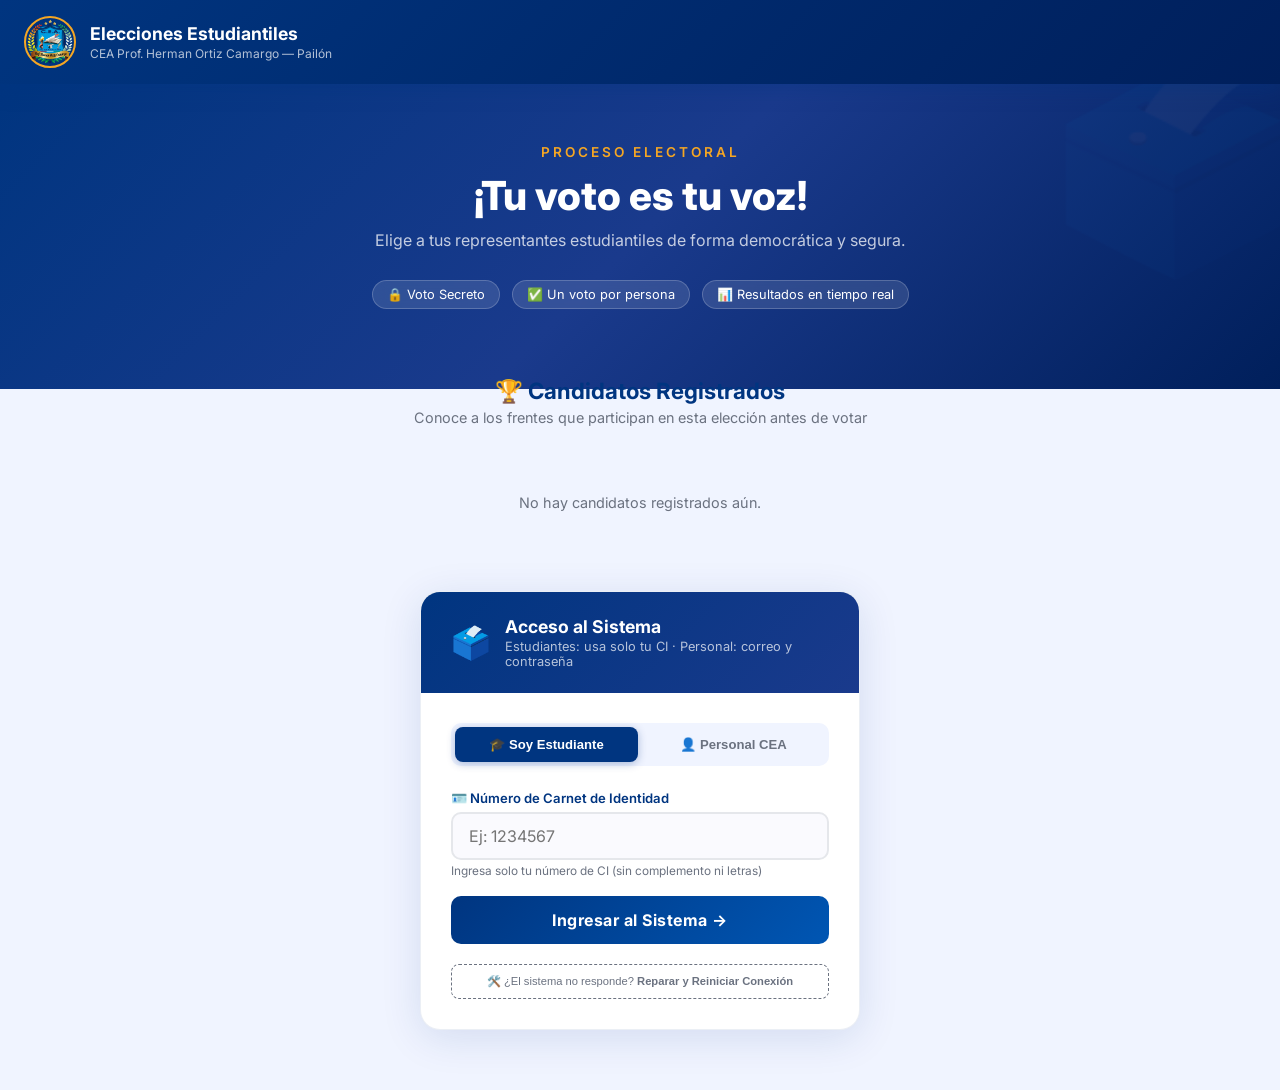
==== index.html @ 71a95452 "API Connectivity Patch v4.3.1: Support custom API URL and detailed fetch error transparency" ====
<!DOCTYPE html>
<html lang="es">
<head>
  <meta charset="UTF-8">
  <meta name="viewport" content="width=device-width, initial-scale=1.0">
  <title>Elecciones Estudiantiles CEA - Pailón</title>
  
  <!-- Open Graph Meta Tags -->
  <meta property="og:title" content="Elecciones Estudiantiles CEA">
  <meta property="og:description" content="Plataforma oficial de elecciones estudiantiles del CEA Prof. Herman Ortiz Camargo.">
  <meta property="og:image" content="https://eleccione-cea.onrender.com/imagenes/compartir.png">
  <meta property="og:image:width" content="1200">
  <meta property="og:image:height" content="630">
  <meta property="og:url" content="https://eleccione-cea.onrender.com/">
  <meta property="og:type" content="website">

  <link rel="manifest" href="/instalar/manifest.json">
  <link href="https://fonts.googleapis.com/css2?family=Inter:wght@300;400;500;600;700;800&display=swap" rel="stylesheet">

  <style>
    :root {
      --azul: #003580;
      --azul-claro: #0056b3;
      --dorado: #f5a623;
      --dorado-claro: #fbbf24;
      --bg: #f0f4ff;
      --card: #ffffff;
      --text: #1a1a2e;
      --muted: #6b7280;
    }

    * { margin: 0; padding: 0; box-sizing: border-box; }
    body { font-family: 'Inter', sans-serif; background: var(--bg); color: var(--text); min-height: 100vh; }

    /* HEADER */
    header {
      background: linear-gradient(135deg, var(--azul) 0%, #001f5b 100%);
      padding: 16px 24px;
      display: flex; align-items: center; justify-content: space-between;
      box-shadow: 0 4px 20px rgba(0,53,128,0.4);
      position: sticky; top:0; z-index: 100;
    }
    .header-left { display: flex; align-items: center; gap: 14px; }
    .header-logo { width: 52px; height: 52px; border-radius: 50%; border: 2px solid var(--dorado); object-fit: cover; }
    .header-title { color: white; }
    .header-title h1 { font-size: 1.1rem; font-weight: 700; line-height: 1.2; }
    .header-title p { font-size: 0.75rem; color: rgba(255,255,255,0.7); margin-top: 2px; }

    /* HERO */
    .hero {
      background: linear-gradient(135deg, var(--azul) 0%, #1a3a8c 50%, #001f5b 100%);
      padding: 60px 20px 80px;
      text-align: center;
      position: relative; overflow: hidden;
    }
    .hero::before {
      content: '🗳️'; font-size: 200px; position: absolute;
      opacity: 0.04; right: -20px; top: -20px; line-height: 1;
    }
    .hero h2 { color: var(--dorado); font-size: 0.85rem; font-weight: 600; letter-spacing: 3px; text-transform: uppercase; margin-bottom: 12px; }
    .hero h1 { color: white; font-size: clamp(1.6rem, 4vw, 2.5rem); font-weight: 800; line-height: 1.2; margin-bottom: 10px; }
    .hero p { color: rgba(255,255,255,0.75); font-size: 1rem; margin-bottom: 30px; }
    .hero-badges { display: flex; gap: 12px; justify-content: center; flex-wrap: wrap; }
    .badge { background: rgba(255,255,255,0.12); border: 1px solid rgba(255,255,255,0.2); color: white; padding: 6px 14px; border-radius: 20px; font-size: 0.8rem; backdrop-filter: blur(8px); }

    /* SECCIÓN CANDIDATOS PÚBLICOS */
    .seccion-candidatos {
      max-width: 1100px; margin: -32px auto 0; padding: 0 20px 40px;
      position: relative; z-index: 10;
    }
    .seccion-titulo {
      text-align: center; margin-bottom: 28px; margin-top: 20px;
    }
    .seccion-titulo h2 { font-size: 1.4rem; font-weight: 700; color: var(--azul); }
    .seccion-titulo p { color: var(--muted); font-size: 0.9rem; margin-top: 4px; }

    .candidatos-publicos-grid {
      display: grid; grid-template-columns: repeat(auto-fit, minmax(240px, 1fr)); gap: 20px;
    }
    .candidato-publico-card {
      background: var(--card); border-radius: 16px;
      box-shadow: 0 4px 24px rgba(0,53,128,0.1);
      overflow: hidden; transition: transform 0.3s, box-shadow 0.3s;
      border: 1px solid rgba(0,53,128,0.08);
    }
    .candidato-publico-card:hover { transform: translateY(-4px); box-shadow: 0 12px 32px rgba(0,53,128,0.2); }
    .candidato-card-banner {
      height: 8px;
      background: linear-gradient(90deg, var(--azul), var(--dorado));
    }
    .candidato-card-body { padding: 24px; text-align: center; }
    .candidato-foto-pub {
      width: 100px; height: 100px; border-radius: 50%;
      border: 3px solid var(--dorado); object-fit: cover; margin-bottom: 14px;
      background: linear-gradient(135deg, #e2e8ff, #c7d2fe);
    }
    .candidato-sigla {
      display: inline-block;
      background: linear-gradient(135deg, var(--azul), var(--azul-claro));
      color: white; font-weight: 700; font-size: 0.75rem;
      padding: 4px 12px; border-radius: 20px; letter-spacing: 1px;
      margin-bottom: 10px; text-transform: uppercase;
    }
    .candidato-nombre-pub { font-size: 1.05rem; font-weight: 700; color: var(--text); margin-bottom: 4px; }
    .candidato-frente-pub { font-size: 0.82rem; color: var(--muted); font-style: italic; margin-bottom: 8px; }
    .candidato-cargo-pub {
      display: inline-block; background: #f0f4ff; color: var(--azul);
      font-size: 0.75rem; font-weight: 600; padding: 3px 10px; border-radius: 12px;
    }
    .cargando-candidatos { text-align: center; color: var(--muted); padding: 40px; font-size: 0.9rem; }

    /* SECCIÓN LOGIN */
    .seccion-login {
      max-width: 480px; margin: 0 auto 60px; padding: 0 20px;
    }
    .login-card {
      background: var(--card); border-radius: 20px;
      box-shadow: 0 8px 40px rgba(0,53,128,0.12);
      overflow: hidden; border: 1px solid rgba(0,53,128,0.08);
    }
    .login-card-header {
      background: linear-gradient(135deg, var(--azul), #1a3a8c);
      padding: 24px 30px;
      display: flex; align-items: center; gap: 14px;
    }
    .login-card-header .icono { font-size: 2rem; }
    .login-card-header h2 { color: white; font-size: 1.1rem; font-weight: 700; }
    .login-card-header p { color: rgba(255,255,255,0.7); font-size: 0.8rem; margin-top: 2px; }
    .login-card-body { padding: 30px; }

    /* TABS */
    .tabs { display: flex; background: #f0f4ff; border-radius: 10px; margin-bottom: 24px; padding: 4px; gap: 4px; }
    .tab-btn {
      flex: 1; padding: 10px; border: none; border-radius: 8px; cursor: pointer;
      font-size: 0.82rem; font-weight: 600; transition: all 0.2s;
      background: transparent; color: var(--muted);
    }
    .tab-btn.active {
      background: var(--azul); color: white;
      box-shadow: 0 2px 8px rgba(0,53,128,0.3);
    }
    .tab-content { display: none; }
    .tab-content.activo { display: block; animation: fadeInUp 0.3s ease; }
    @keyframes fadeInUp { from { opacity:0; transform:translateY(8px); } to { opacity:1; transform:translateY(0); } }

    .form-group { margin-bottom: 18px; }
    .form-group label { display: block; font-size: 0.82rem; font-weight: 600; color: var(--azul); margin-bottom: 6px; }
    .form-group input {
      width: 100%; padding: 12px 16px; border: 2px solid #e5e7eb; border-radius: 10px;
      font-size: 1rem; transition: border-color 0.2s; font-family: 'Inter', sans-serif;
      background: #fafafe;
    }
    .form-group input:focus { outline: none; border-color: var(--azul); background: white; }
    .form-group .hint { font-size: 0.74rem; color: var(--muted); margin-top: 4px; }

    .btn-login {
      width: 100%; padding: 14px; background: linear-gradient(135deg, var(--azul), var(--azul-claro));
      color: white; border: none; border-radius: 10px; font-size: 1rem;
      font-weight: 700; cursor: pointer; transition: all 0.3s; font-family: 'Inter', sans-serif;
      letter-spacing: 0.5px;
    }
    .btn-login:hover { transform: translateY(-1px); box-shadow: 0 6px 20px rgba(0,53,128,0.35); }
    .btn-login:active { transform: translateY(0); }

    #mensaje-login {
      margin-top: 14px; padding: 10px 14px; border-radius: 8px;
      font-size: 0.85rem; font-weight: 500; text-align: center; display: none;
    }
    #mensaje-login.error { background: #fef2f2; color: #dc2626; border: 1px solid #fecaca; display: block; }
    #mensaje-login.loading { background: #eff6ff; color: var(--azul); border: 1px solid #bfdbfe; display: block; }

    .magic-fix-btn {
      display: block; width: 100%; margin-top: 20px; background: none; border: 1px dashed var(--muted);
      color: var(--muted); font-size: 0.7rem; padding: 10px; border-radius: 8px; cursor: pointer;
      transition: all 0.2s;
    }
    .magic-fix-btn:hover { background: #fff; color: var(--azul); border-style: solid; border-color: var(--azul); }
  </style>
</head>
<body>

<header>
  <div class="header-left">
    <img src="imagenes/logo.jpg" alt="Logo CEA" class="header-logo" onerror="this.src='https://placehold.co/52x52/003580/f5a623?text=CEA'">
    <div class="header-title">
      <h1>Elecciones Estudiantiles</h1>
      <p>CEA Prof. Herman Ortiz Camargo — Pailón</p>
    </div>
  </div>
</header>

<!-- HERO -->
<section class="hero">
  <h2>Proceso Electoral</h2>
  <h1>¡Tu voto es tu voz!</h1>
  <p>Elige a tus representantes estudiantiles de forma democrática y segura.</p>
  <div class="hero-badges">
    <span class="badge">🔒 Voto Secreto</span>
    <span class="badge">✅ Un voto por persona</span>
    <span class="badge">📊 Resultados en tiempo real</span>
  </div>
</section>

<!-- CANDIDATOS PÚBLICOS -->
<section class="seccion-candidatos">
  <div class="seccion-titulo">
    <h2>🏆 Candidatos Registrados</h2>
    <p>Conoce a los frentes que participan en esta elección antes de votar</p>
  </div>
  <div class="candidatos-publicos-grid" id="grid-candidatos-publicos">
    <div class="cargando-candidatos">⏳ Cargando candidatos...</div>
  </div>
</section>

<!-- LOGIN -->
<section class="seccion-login">
  <div class="login-card">
    <div class="login-card-header">
      <span class="icono">🗳️</span>
      <div>
        <h2>Acceso al Sistema</h2>
        <p>Estudiantes: usa solo tu CI · Personal: correo y contraseña</p>
      </div>
    </div>
    <div class="login-card-body">
      <div class="tabs">
        <button class="tab-btn active" onclick="cambiarTab('votante')">🎓 Soy Estudiante</button>
        <button class="tab-btn" onclick="cambiarTab('admin')">👤 Personal CEA</button>
      </div>

      <!-- TAB VOTANTE (solo CI) -->
      <div class="tab-content activo" id="tab-votante">
        <div class="form-group">
          <label>🪪 Número de Carnet de Identidad</label>
          <input type="text" id="ci-input" placeholder="Ej: 1234567" autocomplete="off">
          <div class="hint">Ingresa solo tu número de CI (sin complemento ni letras)</div>
        </div>
        <button class="btn-login" id="btn-ci" onclick="loginConCI()">Ingresar al Sistema →</button>
      </div>

      <!-- TAB ADMIN/STAFF -->
      <div class="tab-content" id="tab-admin">
        <form id="form-login" onsubmit="loginStaff(event)">
          <div class="form-group">
            <label>📧 Correo Electrónico</label>
            <input type="email" id="usuario" placeholder="admin@cea.com" autocomplete="email">
          </div>
          <div class="form-group">
            <label>🔑 Contraseña</label>
            <input type="password" id="contrasena" placeholder="••••••••" autocomplete="current-password">
          </div>
          <button type="submit" class="btn-login">Ingresar →</button>
        </form>
      </div>

      <div id="mensaje-login"></div>
      
      <button class="magic-fix-btn" onclick="limpiarYReparar()">
        🛠️ ¿El sistema no responde? <b>Reparar y Reiniciar Conexión</b>
      </button>
    </div>
  </div>
</section>

<script src="js/api.js"></script>
<script>
  // El motor de descubrimiento ahora está en api.js
  // Eliminamos la variable local API para usar el descubrimiento automático

  // ─── TABS ───
  function cambiarTab(tab) {
    document.querySelectorAll('.tab-btn').forEach(b => b.classList.remove('active'));
    document.querySelectorAll('.tab-content').forEach(c => c.classList.remove('activo'));
    event.target.classList.add('active');
    document.getElementById('tab-' + tab).classList.add('activo');
    document.getElementById('mensaje-login').className = '';
    document.getElementById('mensaje-login').textContent = '';
  }

  function mostrarMensaje(texto, tipo) {
    const el = document.getElementById('mensaje-login');
    el.textContent = texto;
    el.className = tipo;
  }

  // ─── LOGIN CON CI (votantes) ───
  async function loginConCI() {
    const ci = document.getElementById('ci-input').value.trim();
    if (!ci) { mostrarMensaje('Por favor ingresa tu número de CI.', 'error'); return; }

    const btn = document.getElementById('btn-ci');
    btn.disabled = true; btn.textContent = 'Verificando...';
    mostrarMensaje('Buscando en el padrón...', 'loading');

    try {
      const res = await apiFetch('/login-ci', {
        method: 'POST',
        headers: { 'Content-Type': 'application/json' },
        body: JSON.stringify({ ci })
      });
      const data = await res.json();
      if (res.ok) {
        localStorage.setItem('jwt_token', data.access_token);
        // Decodificar el JWT para obtener el rol real (puede ser 'jefe' o 'admin' también)
        const payload = JSON.parse(atob(data.access_token.split('.')[1]));
        const rol = payload.rol;
        localStorage.setItem('user_rol', rol);
        redirigirPorRol(rol);
      } else {
        mostrarMensaje('❌ ' + (data.detail || 'CI no encontrado en el padrón.'), 'error');
      }
    } catch(e) {
      mostrarMensaje('❌ Error de conexión. Intenta nuevamente.', 'error');
    }
    btn.disabled = false; btn.textContent = 'Ingresar al Sistema →';
  }

  // ─── LOGIN STAFF (admin/secretaria/jefe) ───
  async function loginStaff(e) {
    e.preventDefault();
    const correo = document.getElementById('usuario').value.trim();
    const clave = document.getElementById('contrasena').value;
    if (!correo || !clave) { mostrarMensaje('Completa todos los campos.', 'error'); return; }

    mostrarMensaje('Verificando credenciales...', 'loading');

    // CRÍTICO: El endpoint /login de OAuth2 necesita form-urlencoded, NO json.
    // Usamos fetch directo para controlar la cabecera Content-Type.
    const body = new URLSearchParams();
    body.append('username', correo);
    body.append('password', clave);

    try {
      const apiUrl = getConnectedUrl();
      
      const controller = new AbortController();
      const timeoutId = setTimeout(() => controller.abort(), 60000);

      const res = await fetch(`${apiUrl}/login`, {
        method: 'POST',
        headers: { 'Content-Type': 'application/x-www-form-urlencoded' },
        body: body.toString(),
        signal: controller.signal
      });
      clearTimeout(timeoutId);

      const data = await res.json();
      if (res.ok) {
        localStorage.setItem('jwt_token', data.access_token);
        const payload = JSON.parse(atob(data.access_token.split('.')[1]));
        const rol = payload.rol;
        localStorage.setItem('user_rol', rol);
        redirigirPorRol(rol);
      } else {
        // Manejar tanto string como array de errores (FastAPI 422)
        let msg = 'Credenciales incorrectas.';
        if (typeof data.detail === 'string') msg = data.detail;
        else if (Array.isArray(data.detail)) msg = data.detail.map(e => e.msg || e).join(', ');
        mostrarMensaje('❌ ' + msg, 'error');
      }
    } catch(e) {
      mostrarMensaje('❌ Error de conexión. El servidor puede estar despertando. Espera 30s e intenta de nuevo.', 'error');
    }
  }

  // ─── CANDIDATOS PÚBLICOS ───
  async function cargarCandidatosPublicos() {
    try {
      const res = await apiFetch('/candidatos/publicos', { method: 'GET' });
      const grid = document.getElementById('grid-candidatos-publicos');
      if (!res || !res.ok) { grid.innerHTML = '<div class="cargando-candidatos">No hay candidatos registrados aún.</div>'; return; }
      const data = await res.json();
      if (!data.length) { grid.innerHTML = '<div class="cargando-candidatos">📋 Aún no se han registrado candidatos para esta elección.</div>'; return; }

      grid.innerHTML = '';
      data.forEach(c => {
        const foto = c.imagen_base64
          ? `<img src="${c.imagen_base64}" alt="${c.nombre}" class="candidato-foto-pub">`
          : `<div class="candidato-foto-pub" style="display:flex;align-items:center;justify-content:center;font-size:2.5rem;">🎓</div>`;
        grid.innerHTML += `
          <div class="candidato-publico-card">
            <div class="candidato-card-banner"></div>
            <div class="candidato-card-body">
              ${foto}
              ${c.sigla ? `<div class="candidato-sigla">${c.sigla}</div>` : ''}
              <div class="candidato-nombre-pub">${c.nombre}</div>
              ${c.frente ? `<div class="candidato-frente-pub">${c.frente}</div>` : ''}
              <div class="candidato-cargo-pub">${c.cargo}</div>
            </div>
          </div>`;
      });
    } catch(e) {
      document.getElementById('grid-candidatos-publicos').innerHTML = '<div class="cargando-candidatos">No se pudo conectar al servidor.</div>';
    }
  }

  function redirigirPorRol(rol) {
    console.log("Iniciando redirección para rol:", rol);
    const base = window.location.origin;
    const v = "?v=4.3.1"; // Bypass PWA cache
    if (rol === 'admin') window.location.href = base + '/pages/dashboard-admin.html' + v;
    else if (rol === 'secretaria') window.location.href = base + '/pages/dashboard-secretaria.html' + v;
    else if (rol === 'jefe') window.location.href = base + '/pages/dashboard-jefe.html' + v;
    else if (rol === 'votante') window.location.href = base + '/pages/dashboard-votante.html' + v;
    else {
        alert("Rol desconocido: " + rol);
        window.location.href = base + '/index.html';
    }
  }

  function limpiarYReparar() {
    localStorage.clear();
    alert("🚀 Sistema limpiado. Reiniciando descubrimiento de servidor...");
    location.reload(true);
  }

  // INIT
  cargarCandidatosPublicos();
</script>
<script src="/instalar/pwa.js"></script>
</body>
</html>
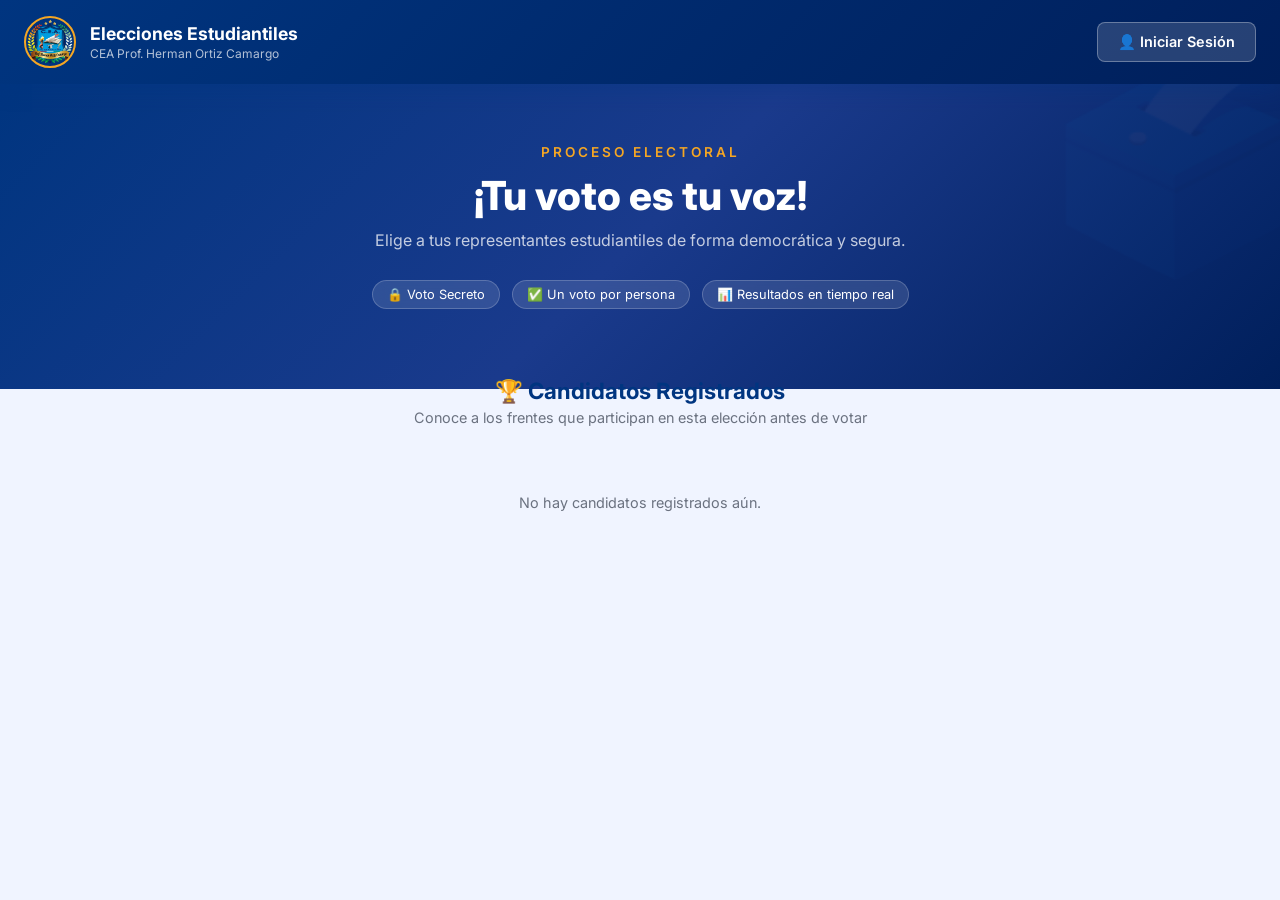
==== commit fc75048c: "feat: move login logic to a modal triggered from the top right header button" ====
--- a/index.html
+++ b/index.html
@@ -1,4 +1,5 @@
 <!DOCTYPE html>
+<!-- CEA Electoral System v4.3.5 - Deployed OK -->
 <html lang="es">
 <head>
   <meta charset="UTF-8">
@@ -109,15 +110,41 @@
     }
     .cargando-candidatos { text-align: center; color: var(--muted); padding: 40px; font-size: 0.9rem; }
 
-    /* SECCIÓN LOGIN */
-    .seccion-login {
-      max-width: 480px; margin: 0 auto 60px; padding: 0 20px;
-    }
+    /* HEADER BUTTON */
+    .header-btn {
+      background: rgba(255,255,255,0.15); border: 1px solid rgba(255,255,255,0.3);
+      color: white; padding: 10px 20px; border-radius: 8px; cursor: pointer;
+      font-size: 0.9rem; font-weight: 600; font-family: 'Inter', sans-serif;
+      transition: all 0.2s; display: flex; align-items: center; gap: 8px;
+    }
+    .header-btn:hover { background: white; color: var(--azul); }
+
+    /* MODAL DE LOGIN */
+    .modal-overlay {
+      position: fixed; top: 0; left: 0; width: 100%; height: 100%;
+      background: rgba(0, 31, 91, 0.8); backdrop-filter: blur(5px);
+      z-index: 1000; display: none; align-items: center; justify-content: center;
+      padding: 20px;
+    }
+    .modal-overlay.active { display: flex; animation: fadeInModal 0.2s ease; }
+    @keyframes fadeInModal { from { opacity: 0; } to { opacity: 1; } }
+    
     .login-card {
       background: var(--card); border-radius: 20px;
-      box-shadow: 0 8px 40px rgba(0,53,128,0.12);
+      box-shadow: 0 10px 40px rgba(0,53,128,0.25);
+      width: 100%; max-width: 440px;
       overflow: hidden; border: 1px solid rgba(0,53,128,0.08);
-    }
+      position: relative;
+    }
+    .btn-cerrar-modal {
+      position: absolute; top: 20px; right: 20px;
+      background: rgba(255,255,255,0.2); border: none; font-size: 1.2rem;
+      color: white; width: 32px; height: 32px; border-radius: 50%;
+      cursor: pointer; display: flex; align-items: center; justify-content: center;
+      transition: all 0.2s;
+    }
+    .btn-cerrar-modal:hover { background: rgba(255,255,255,0.4); }
+
     .login-card-header {
       background: linear-gradient(135deg, var(--azul), #1a3a8c);
       padding: 24px 30px;
@@ -184,8 +211,11 @@
     <img src="imagenes/logo.jpg" alt="Logo CEA" class="header-logo" onerror="this.src='https://placehold.co/52x52/003580/f5a623?text=CEA'">
     <div class="header-title">
       <h1>Elecciones Estudiantiles</h1>
-      <p>CEA Prof. Herman Ortiz Camargo — Pailón</p>
+      <p>CEA Prof. Herman Ortiz Camargo</p>
     </div>
+  </div>
+  <div>
+    <button class="header-btn" onclick="abrirModalAuth()">👤 Iniciar Sesión</button>
   </div>
 </header>
 
@@ -212,14 +242,15 @@
   </div>
 </section>
 
-<!-- LOGIN -->
-<section class="seccion-login">
+<!-- MODAL LOGIN -->
+<div class="modal-overlay" id="modal-login">
   <div class="login-card">
+    <button class="btn-cerrar-modal" onclick="cerrarModalAuth()">✕</button>
     <div class="login-card-header">
       <span class="icono">🗳️</span>
       <div>
         <h2>Acceso al Sistema</h2>
-        <p>Estudiantes: usa solo tu CI · Personal: correo y contraseña</p>
+        <p>Estudiantes usan CI · Personal usa correo</p>
       </div>
     </div>
     <div class="login-card-body">
@@ -232,7 +263,7 @@
       <div class="tab-content activo" id="tab-votante">
         <div class="form-group">
           <label>🪪 Número de Carnet de Identidad</label>
-          <input type="text" id="ci-input" placeholder="Ej: 1234567" autocomplete="off">
+          <input type="text" id="ci-input" placeholder="Ej: 1234567" autocomplete="off" onkeydown="if(event.key==='Enter') loginConCI()">
           <div class="hint">Ingresa solo tu número de CI (sin complemento ni letras)</div>
         </div>
         <button class="btn-login" id="btn-ci" onclick="loginConCI()">Ingresar al Sistema →</button>
@@ -260,12 +291,29 @@
       </button>
     </div>
   </div>
-</section>
-
-<script src="js/api.js"></script>
+</div>
+
+<script src="js/api.js?v=4.3.6"></script>
 <script>
-  // El motor de descubrimiento ahora está en api.js
-  // Eliminamos la variable local API para usar el descubrimiento automático
+  // MODAL FUNCIONES
+  function abrirModalAuth() {
+    document.getElementById('modal-login').classList.add('active');
+    setTimeout(() => { document.getElementById('ci-input').focus(); }, 100);
+  }
+  function cerrarModalAuth() {
+    document.getElementById('modal-login').classList.remove('active');
+    document.getElementById('mensaje-login').className = '';
+    document.getElementById('ci-input').value = '';
+    document.getElementById('contrasena').value = '';
+  }
+  
+  // Cerrar overlay al hacer click afueea
+  window.onclick = function(event) {
+    const overlay = document.getElementById('modal-login');
+    if (event.target === overlay) {
+      cerrarModalAuth();
+    }
+  }
 
   // ─── TABS ───
   function cambiarTab(tab) {
@@ -331,7 +379,7 @@
     body.append('password', clave);
 
     try {
-      const apiUrl = getConnectedUrl();
+      const apiUrl = window.getApiUrl();
       
       const controller = new AbortController();
       const timeoutId = setTimeout(() => controller.abort(), 60000);
@@ -397,7 +445,7 @@
   function redirigirPorRol(rol) {
     console.log("Iniciando redirección para rol:", rol);
     const base = window.location.origin;
-    const v = "?v=4.3.1"; // Bypass PWA cache
+    const v = "?v=4.3.5"; // Bypass PWA cache
     if (rol === 'admin') window.location.href = base + '/pages/dashboard-admin.html' + v;
     else if (rol === 'secretaria') window.location.href = base + '/pages/dashboard-secretaria.html' + v;
     else if (rol === 'jefe') window.location.href = base + '/pages/dashboard-jefe.html' + v;
@@ -419,4 +467,4 @@
 </script>
 <script src="/instalar/pwa.js"></script>
 </body>
-</html>+</html>
